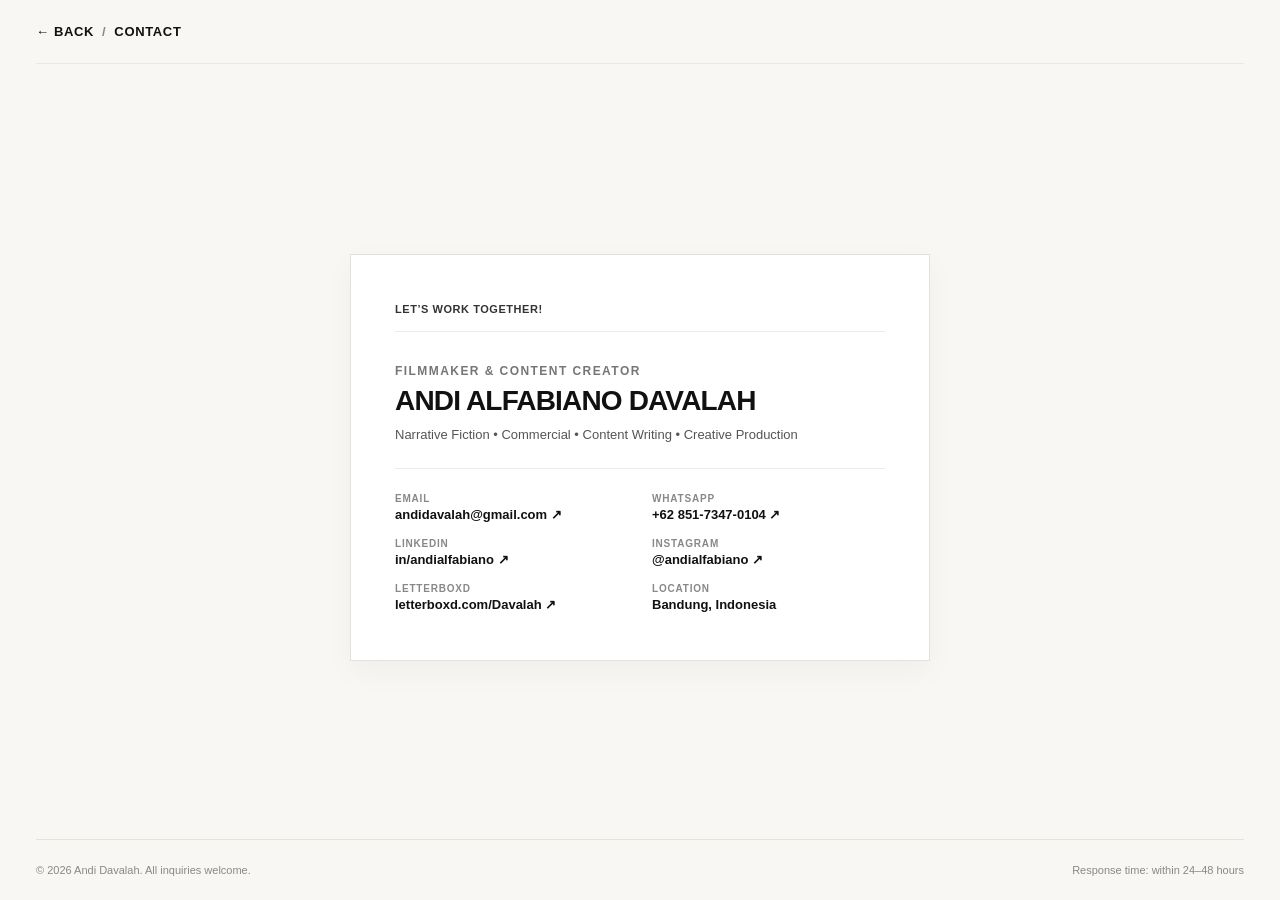
==== contact.html @ 2e6c19d0 "Add files via upload" ====
<!DOCTYPE html>
<html lang="id">
<head>
  <meta charset="UTF-8">
  <meta name="viewport" content="width=device-width, initial-scale=1.0">
  <title>Contact — Andi Davalah</title>
  
  <link rel="stylesheet" href="style.css">
  <style>
    /* Reset khusus untuk tampilan Single Page (No Scroll) */
    html, body {
      height: 100%;
    }

    body {
      display: flex;
      flex-direction: column;
      justify-content: space-between;
      min-height: 100vh;
      overflow-x: hidden;
    }

    .contact-wrapper {
      padding: 0 36px;
      max-width: 1440px;
      margin: 0 auto;
      width: 100%;
      flex: 1;
      display: flex;
      flex-direction: column;
    }

    /* Posisi Tengah Kartu Nama */
    .card-stage {
      flex: 1;
      display: flex;
      align-items: center;
      justify-content: center;
      padding: 40px 0 60px 0;
    }

    /* Minimalist Business Card Box */
    .business-card {
      background-color: #ffffff;
      width: 100%;
      max-width: 580px;
      border: 1px solid #e5e1d7;
      padding: 48px 44px;
      box-shadow: 0 10px 30px rgba(0, 0, 0, 0.04);
      position: relative;
      transition: transform 0.3s ease, box-shadow 0.3s ease;
    }

    .business-card:hover {
      transform: translateY(-2px);
      box-shadow: 0 16px 36px rgba(0, 0, 0, 0.06);
    }

    /* Status Availability Badge */
    .card-top-row {
      display: flex;
      align-items: center;
      justify-content: space-between;
      margin-bottom: 32px;
      border-bottom: 1px solid #f0ece3;
      padding-bottom: 16px;
    }

    .availability-tag {
      display: inline-flex;
      align-items: center;
      gap: 7px;
      font-size: 11px;
      font-weight: 600;
      letter-spacing: 0.05em;
      text-transform: uppercase;
      color: #333333;
    }

    .status-dot {
      width: 7px;
      height: 7px;
      border-radius: 50%;
      background-color: #27ae60;
      box-shadow: 0 0 0 3px rgba(39, 174, 96, 0.15);
    }

    .card-code {
      font-family: ui-monospace, SFMono-Regular, Menlo, Monaco, Consolas, monospace;
      font-size: 10px;
      color: #999999;
      letter-spacing: 0.08em;
    }

    /* Header Isi Kartu */
    .card-headline {
      font-size: 12px;
      font-weight: 700;
      letter-spacing: 0.12em;
      text-transform: uppercase;
      color: #767676;
      margin-bottom: 8px;
    }

    .card-name {
      font-size: 28px;
      font-weight: 800;
      letter-spacing: -0.03em;
      line-height: 1.1;
      margin-bottom: 8px;
      color: #111111;
    }

    .card-role {
      font-size: 13px;
      color: #555555;
      font-weight: 500;
      line-height: 1.5;
      margin-bottom: 24px;
    }

    /* Kalimat Utama "Let's Work Together!" */
    .card-callout {
      background-color: #F8F7F3;
      padding: 16px 20px;
      border-left: 3px solid #111111;
      margin-bottom: 32px;
    }

    .callout-title {
      font-size: 16px;
      font-weight: 800;
      letter-spacing: -0.01em;
      color: #111111;
      margin-bottom: 4px;
    }

    .callout-sub {
      font-size: 12px;
      color: #666666;
      line-height: 1.4;
    }

    /* Daftar Kontak (Dua Kolom) */
    .card-links-grid {
      display: grid;
      grid-template-columns: 1fr 1fr;
      row-gap: 16px;
      column-gap: 24px;
      border-top: 1px solid #f0ece3;
      padding-top: 24px;
    }

    .contact-item {
      display: flex;
      flex-direction: column;
      gap: 3px;
    }

    .contact-label {
      font-size: 10px;
      font-weight: 700;
      letter-spacing: 0.08em;
      text-transform: uppercase;
      color: #888888;
    }

    .contact-link {
      font-size: 13px;
      font-weight: 600;
      color: #111111;
      text-decoration: none;
      display: inline-flex;
      align-items: center;
      gap: 4px;
      transition: opacity 0.2s ease, transform 0.2s ease;
      width: fit-content;
    }

    .contact-link:hover {
      opacity: 0.55;
      transform: translateX(2px);
    }

    /* Footer Sederhana */
    .simple-footer {
      border-top: 1px solid #e7e3da;
      padding: 24px 0;
      display: flex;
      align-items: center;
      justify-content: space-between;
      font-size: 11px;
      color: #888888;
    }

    /* Responsif Layar Kecil */
    @media (max-width: 600px) {
      .contact-wrapper {
        padding: 0 20px;
      }
      .business-card {
        padding: 32px 24px;
      }
      .card-name {
        font-size: 24px;
      }
      .card-links-grid {
        grid-template-columns: 1fr;
        gap: 18px;
      }
      .simple-footer {
        flex-direction: column;
        gap: 6px;
        align-items: flex-start;
      }
    }
  </style>
</head>
<body>

  <div class="contact-wrapper">
    <!-- Header dengan Tombol Back ke Home -->
    <header class="portfolio-header">
      <div class="header-left">
        <a href="index.html" class="nav-btn" style="text-decoration:none; color:inherit;">← BACK</a>
        <span class="divider">/</span>
        <span class="current-page">CONTACT</span>
      </div>
      <div class="brand-logo"></div>
      <div class="header-right"></div>
    </header>

    <!-- Stage Tengah: Business Card -->
    <main class="card-stage">
      <div class="business-card">
        
        <!-- Status Bar Atas -->
        <div class="card-top-row">
          <div class="availability-tag">
         <!--  <span class="status-dot"></span> -->
            <span>Let’s Work Together!</span>
          </div>
          <!-- <span class="card-code">[ID / BDG]</span> -->
        </div>

        <!-- Identitas Utama -->
        <div class="card-headline">Filmmaker & Content Creator</div>
        <h1 class="card-name">ANDI ALFABIANO DAVALAH</h1>
        <p class="card-role">
          Narrative Fiction • Commercial • Content Writing • Creative Production
        </p>

        <!-- Pesan Callout Kerja Sama 
        <div class="card-callout">
          <div class="callout-title">Let’s Work Together!</div>
          <div class="callout-sub">
            Open for feature & short film projects, brand commercials, writing commissions, and creative consultations.
          </div>
        </div>

        -->

        <!-- Daftar Tautan Kontak & Media Sosial -->
        <div class="card-links-grid">
          <div class="contact-item">
            <span class="contact-label">Email</span>
            <a href="mailto:andidavalah@gmail.com" class="contact-link">
              andidavalah@gmail.com ↗
            </a>
          </div>

          <div class="contact-item">
            <span class="contact-label">WhatsApp</span>
            <a href="https://wa.me/6285173470104" target="_blank" rel="noopener noreferrer" class="contact-link">
              +62 851-7347-0104 ↗
            </a>
          </div>

          <div class="contact-item">
            <span class="contact-label">LinkedIn</span>
            <a href="https://www.linkedin.com/in/andialfabiano" target="_blank" rel="noopener noreferrer" class="contact-link">
              in/andialfabiano ↗
            </a>
          </div>

          <div class="contact-item">
            <span class="contact-label">Instagram</span>
            <a href="https://www.instagram.com/andialfabiano" target="_blank" rel="noopener noreferrer" class="contact-link">
              @andialfabiano ↗
            </a>
          </div>

          <div class="contact-item">
            <span class="contact-label">Letterboxd</span>
            <a href="https://letterboxd.com/Davalah" target="_blank" rel="noopener noreferrer" class="contact-link">
              letterboxd.com/Davalah ↗
            </a>
          </div>

          <div class="contact-item">
            <span class="contact-label">Location</span>
            <span style="font-size: 13px; font-weight: 600; color: #111;">
              Bandung, Indonesia
            </span>
          </div>
        </div>

      </div>
    </main>

    <!-- Footer Bawah Konsisten -->
    <footer class="simple-footer">
      <div>© 2026 Andi Davalah. All inquiries welcome.</div>
      <div>Response time: within 24–48 hours</div>
    </footer>
  </div>

</body>
</html>
---- style.css ----
* {
  box-sizing: border-box;
  margin: 0;
  padding: 0;
}

body {
  font-family: -apple-system, BlinkMacSystemFont, "Segoe UI", Roboto, Helvetica, Arial, sans-serif;
  background-color: #F8F7F3;
  color: #111111;
}

.portfolio-wrapper {
  padding: 0 36px;
  max-width: 1440px;
  margin: 0 auto;
}

/* Header */
.portfolio-header {
  position: sticky;        
  top: 0;                  
  z-index: 100;
  background-color: #F8F7F3; 
  
  display: flex;
  align-items: center;
  justify-content: space-between;
  padding: 24px 0;        
  margin-bottom: 32px;
  

  border-bottom: 1px solid rgba(0, 0, 0, 0.06); 
}

.header-left {
  display: flex;
  align-items: center;
  gap: 8px;
  font-size: 13px;
  font-weight: 600;
  letter-spacing: 0.05em;
}

.nav-btn {
  background: none;
  border: none;
  cursor: pointer;
  font-weight: 600;
  font-size: 13px;
  letter-spacing: 0.05em;
  transition: opacity 0.2s ease;
}

.nav-btn:hover {
  opacity: 0.6;
}

.divider {
  color: #888;
}

.brand-logo {
  font-size: 26px;
  font-weight: 800;
  letter-spacing: -0.04em;
  position: absolute;
  left: 100%;
  transform: translateX(-50%);
  white-space: nowrap;
}

/* 3-Column Grid Layout */
.gallery-grid {
  display: grid;
  grid-template-columns: repeat(3, 1fr);
  column-gap: 32px;
  row-gap: 56px;
  margin-bottom: 80px;
}

.project-card {
  text-decoration: none;
  color: inherit;
  display: flex;
  flex-direction: column;
  cursor: pointer;
}

.image-container {
  width: 100%;
  aspect-ratio: 4 / 3;
  overflow: hidden;
  background-color: #e5e3dc;
  position: relative;
}

.image-container img {
  width: 100%;
  height: 100%;
  object-fit: cover;
  transition: transform 0.4s ease;
  display: block;
}

.project-card:hover .image-container img {
  transform: scale(1.03);
}

/* Overlay Efek Hover */
.project-overlay {
  position: absolute;
  top: 0;
  left: 0;
  width: 100%;
  height: 100%;
  background: rgba(0, 0, 0, 0.65);
  color: #ffffff;
  padding: 24px;
  display: flex;
  flex-direction: column;
  justify-content: space-between;
  opacity: 0;
  transition: opacity 0.3s ease;
  pointer-events: none;
}

.project-card:hover .project-overlay {
  opacity: 1;
}

.overlay-section {
  margin-bottom: 12px;
}

.overlay-label {
  display: block;
  font-size: 10px;
  text-transform: uppercase;
  letter-spacing: 0.08em;
  color: #a0a0a0;
  margin-bottom: 2px;
  font-weight: 600;
}

.overlay-value {
  font-size: 13px;
  line-height: 1.35;
  color: #ffffff;
  font-weight: 500;
}

.overlay-badge {
  align-self: center;
  background: rgba(255, 255, 255, 0.15);
  border: 1px solid rgba(255, 255, 255, 0.3);
  padding: 4px 12px;
  font-size: 11px;
  border-radius: 4px;
  letter-spacing: 0.04em;
}

/* Project Info Bawah */
.project-info {
  margin-top: 14px;
}

.project-year {
  display: block;
  font-size: 12px;
  color: #767676;
  font-weight: 500;
  margin-bottom: 4px;
}

.project-title {
  font-size: 18px;
  font-weight: 700;
  line-height: 1.2;
}

/* ================================================= */
/* SLIDING DRAWER MENU STYLES                        */
/* ================================================= */
.drawer-overlay {
  position: fixed;
  top: 0;
  left: 0;
  width: 100vw;
  height: 100vh;
  background: rgba(0, 0, 0, 0.6);
  backdrop-filter: blur(3px);
  z-index: 1000;
  opacity: 0;
  pointer-events: none;
  transition: opacity 0.35s ease;
}

.drawer-overlay.active {
  opacity: 1;
  pointer-events: auto;
}

.sliding-drawer {
  position: fixed;
  top: 0;
  left: 0;
  width: 440px;
  max-width: 88vw;
  height: 100vh;
  background-color: #F8F7F3;
  z-index: 1001;
  transform: translateX(-100%);
  transition: transform 0.4s cubic-bezier(0.16, 1, 0.3, 1);
  display: flex;
  flex-direction: column;
  box-shadow: 10px 0 30px rgba(0, 0, 0, 0.15);
}

.drawer-overlay.active .sliding-drawer {
  transform: translateX(0);
}

.drawer-header {
  display: flex;
  align-items: center;
  justify-content: space-between;
  padding: 28px 32px;
  border-bottom: 1px solid #e7e3da;
}

.drawer-brand {
  font-size: 15px;
  font-weight: 800;
  letter-spacing: 0.05em;
  text-transform: uppercase;
}

.drawer-close-btn {
  background: none;
  border: none;
  font-size: 26px;
  cursor: pointer;
  color: #333;
  line-height: 1;
  padding: 4px;
  transition: opacity 0.2s ease;
}

.drawer-close-btn:hover {
  opacity: 0.6;
}

.drawer-content {
  padding: 32px;
  overflow-y: auto;
  flex: 1;
}

/* Kategori Navigasi */
.drawer-nav-list {
  list-style: none;
  margin-bottom: 36px;
}

.drawer-nav-item {
  margin-bottom: 14px;
}

.drawer-nav-link {
  font-size: 22px;
  font-weight: 800;
  text-decoration: none;
  color: #111;
  letter-spacing: -0.02em;
  transition: color 0.2s ease, transform 0.2s ease;
  display: inline-block;
}

.drawer-nav-link:hover {
  color: #666;
  transform: translateX(4px);
}

/* Section Subtitle */
.drawer-section-title {
  font-size: 11px;
  font-weight: 700;
  letter-spacing: 0.1em;
  text-transform: uppercase;
  color: #888888;
  margin-bottom: 16px;
  display: flex;
  align-items: center;
  justify-content: space-between;
}

/* Behind the Scenes Mini Grid */
.bts-grid {
  display: grid;
  grid-template-columns: repeat(2, 1fr);
  gap: 12px;
  margin-bottom: 36px;
}

.bts-card {
  position: relative;
  aspect-ratio: 4 / 3;
  background: #e4e0d7;
  overflow: hidden;
  border-radius: 2px;
}

.bts-card img {
  width: 100%;
  height: 100%;
  object-fit: cover;
  transition: transform 0.3s ease;
}

.bts-card:hover img {
  transform: scale(1.05);
}

.bts-caption {
  position: absolute;
  bottom: 0;
  left: 0;
  width: 100%;
  padding: 6px 8px;
  background: linear-gradient(transparent, rgba(0, 0, 0, 0.75));
  color: #fff;
  font-size: 10px;
  font-weight: 500;
}

/* Porto Lainnya / Archive List */
.other-porto-list {
  list-style: none;
  margin-bottom: 24px;
}

.other-porto-item {
  border-bottom: 1px solid #eae6de;
  padding: 12px 0;
}

.other-porto-item:first-child {
  border-top: 1px solid #eae6de;
}

.other-porto-link {
  display: flex;
  justify-content: space-between;
  align-items: baseline;
  text-decoration: none;
  color: #111;
  transition: opacity 0.2s;
}

.other-porto-link:hover {
  opacity: 0.6;
}

.other-porto-name {
  font-size: 14px;
  font-weight: 600;
}

.other-porto-category {
  font-size: 11px;
  color: #767676;
}


/* -------------------FOOTER-----------------*/

.portfolio-footer {
  border-top: 1px solid #3c3c3c;
  padding: 56px 0 40px 0;
  margin-top: 40px;
}

.footer-top {
  display: grid;
  grid-template-columns: 2fr 1fr 1fr;
  gap: 40px;
  margin-bottom: 56px;
}

.footer-bio-title {
  font-size: 20px;
  font-weight: 800;
  letter-spacing: -0.02em;
  margin-bottom: 8px;
}

.footer-bio-desc {
  font-size: 13px;
  color: #555555;
  line-height: 1.6;
  max-width: 440px;
}

.footer-col-header {
  font-size: 11px;
  font-weight: 700;
  text-transform: uppercase;
  letter-spacing: 0.08em;
  color: #888888;
  margin-bottom: 16px;
}

.footer-link-list {
  list-style: none;
  display: flex;
  flex-direction: column;
  gap: 10px;
}

.footer-link-list a {
  color: #111111;
  text-decoration: none;
  font-size: 13px;
  font-weight: 500;
  transition: color 0.2s ease, opacity 0.2s ease;
  display: inline-flex;
  align-items: center;
  gap: 6px;
}

.footer-link-list a:hover {
  opacity: 0.6;
  text-decoration: underline;
}

.footer-bottom {
  border-top: 1px solid #3e3e3e;
  padding-top: 24px;
  display: flex;
  align-items: center;
  justify-content: space-between;
  font-size: 11px;
  color: #888888;
  letter-spacing: 0.02em;
}

/* ================================================= */
/* MODAL / POP-UP STYLES                             */
/* ================================================= */
.modal-backdrop {
  position: fixed;
  top: 0;
  left: 0;
  width: 100vw;
  height: 100vh;
  background: rgba(0, 0, 0, 0.75);
  backdrop-filter: blur(4px);
  display: flex;
  align-items: center;
  justify-content: center;
  padding: 24px;
  z-index: 999;
  opacity: 0;
  pointer-events: none;
  transition: opacity 0.3s ease;
}

.modal-backdrop.active {
  opacity: 1;
  pointer-events: auto;
}

.modal-content {
  background: #F8F7F3;
  color: #111111;
  width: 100%;
  max-width: 860px;
  max-height: 90vh;
  overflow-y: auto;
  position: relative;
  padding: 36px;
  box-shadow: 0 20px 40px rgba(0, 0, 0, 0.3);
  animation: modalSlideUp 0.3s ease-out;
}

@keyframes modalSlideUp {
  from { transform: translateY(20px); opacity: 0; }
  to { transform: translateY(0); opacity: 1; }
}

.modal-close {
  position: absolute;
  top: 1px;
  right: 10px;
  background: none;
  border: none;
  font-size: 30px;
  cursor: pointer;
  color: #444;
  line-height: 1;
  transition: color 0.2s;
}

.modal-close:hover {
  color: #000;
}

.modal-video-link {
  display: block;
  position: relative;
  width: 100%;
  aspect-ratio: 16 / 9;
  overflow: hidden;
  background-color: #000;
  margin-bottom: 28px;
  text-decoration: none;
  border-radius: 2px;
}

.modal-video-link img {
  width: 100%;
  height: 100%;
  object-fit: cover;
  opacity: 0.85;
  transition: opacity 0.3s ease, transform 0.4s ease;
}

.modal-video-link:hover img {
  opacity: 0.7;
  transform: scale(1.02);
}

.play-button-overlay {
  position: absolute;
  top: 50%;
  left: 50%;
  transform: translate(-50%, -50%);
  display: flex;
  flex-direction: column;
  align-items: center;
  gap: 10px;
  pointer-events: none;
}

.play-icon {
  width: 60px;
  height: 60px;
  border-radius: 50%;
  background: rgba(255, 255, 255, 0.9);
  display: flex;
  align-items: center;
  justify-content: center;
  box-shadow: 0 4px 15px rgba(0, 0, 0, 0.3);
  transition: transform 0.2s ease, background 0.2s ease;
}

.play-icon::after {
  content: '';
  display: block;
  width: 0;
  height: 0;
  border-style: solid;
  border-width: 9px 0 9px 16px;
  border-color: transparent transparent transparent #111;
  margin-left: 3px;
}

.modal-video-link:hover .play-icon {
  transform: scale(1.1);
  background: #ffffff;
}

.play-text {
  font-size: 11px;
  font-weight: 700;
  letter-spacing: 0.1em;
  text-transform: uppercase;
  color: #ffffff;
  background: rgba(0, 0, 0, 0.6);
  padding: 4px 8px;
  border-radius: 2px;
}

.modal-body {
  display: grid;
  grid-template-columns: 2fr 1fr;
  gap: 36px;
}

.modal-main-title {
  font-size: 28px;
  font-weight: 800;
  letter-spacing: -0.02em;
  margin-bottom: 6px;
  line-height: 1.1;
}

.modal-sub {
  font-size: 13px;
  color: #666;
  margin-bottom: 18px;
  font-weight: 500;
}

.modal-synopsis-label {
  font-size: 11px;
  font-weight: 700;
  letter-spacing: 0.06em;
  text-transform: uppercase;
  color: #888;
  margin-bottom: 6px;
}

.modal-synopsis {
  font-size: 14px;
  line-height: 1.65;
  color: #2c2c2c;
}

.modal-meta-row {
  margin-bottom: 14px;
}

.modal-meta-label {
  font-size: 10px;
  font-weight: 700;
  letter-spacing: 0.08em;
  text-transform: uppercase;
  color: #888;
  margin-bottom: 2px;
}

.modal-meta-val {
  font-size: 13px;
  font-weight: 500;
  color: #111;
  line-height: 1.35;
}

/* Responsif */
@media (max-width: 900px) {
  .gallery-grid {
    grid-template-columns: repeat(2, 1fr);
    column-gap: 20px;
    row-gap: 40px;
  }
  .modal-body {
    grid-template-columns: 1fr;
    gap: 24px;
  }
  .footer-top {
    grid-template-columns: 1fr 1fr;
    gap: 32px;
  }
}

@media (max-width: 600px) {
  .portfolio-wrapper {
    padding: 20px 20px 0 20px;
  }
  .gallery-grid {
    grid-template-columns: 1fr;
  }
  .brand-logo {
    position: static;
    transform: none;
    font-size: 18px;
  }
  .modal-content {
    padding: 24px 18px;
  }
  .footer-top {
    grid-template-columns: 1fr;
    gap: 28px;
  }
  .footer-bottom {
    flex-direction: column;
    align-items: flex-start;
    gap: 8px;
  }
  .sliding-drawer {
    width: 100vw;
    max-width: 100vw;
  }
}
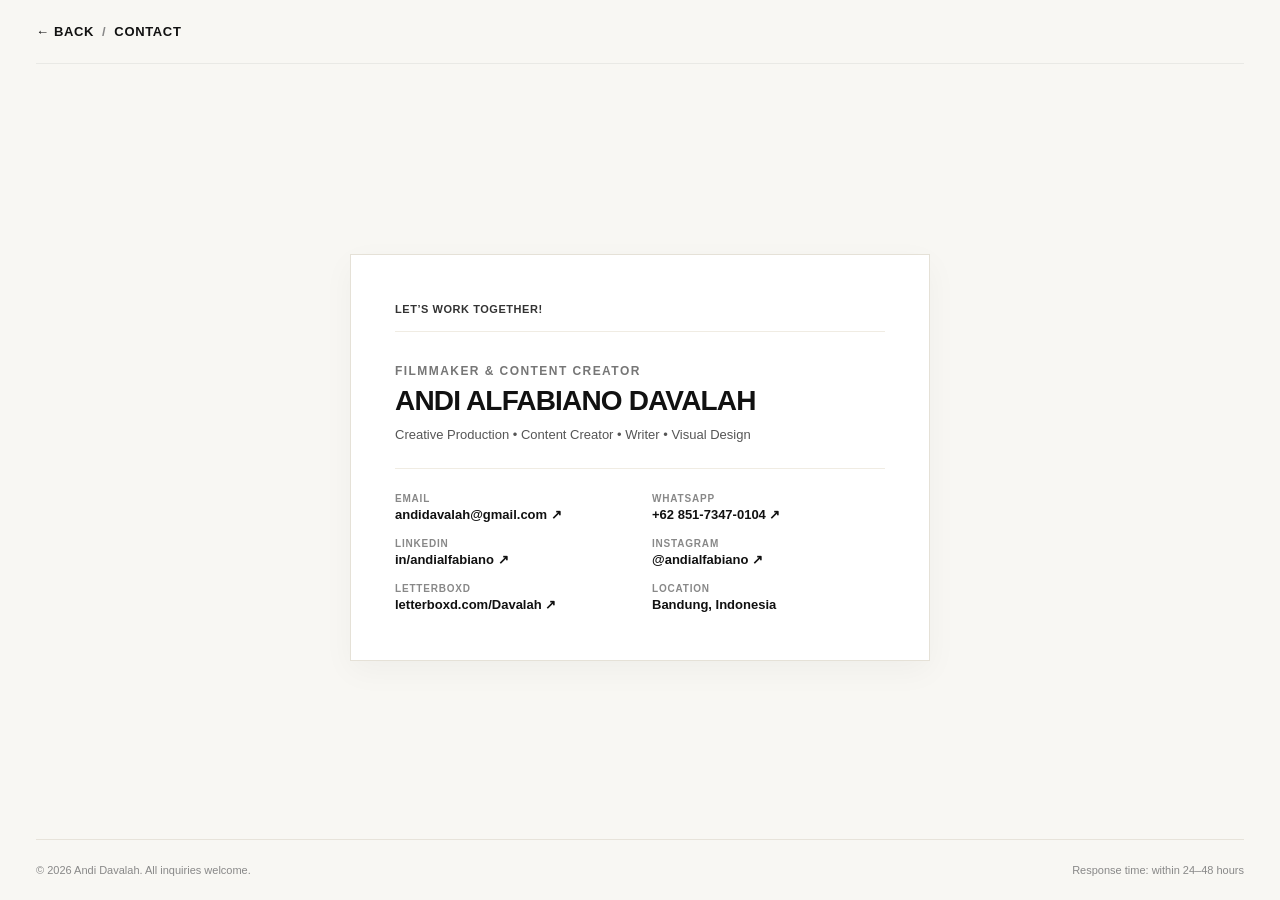
==== commit fb27c959: "Update contact.html" ====
--- a/contact.html
+++ b/contact.html
@@ -247,7 +247,7 @@
         <div class="card-headline">Filmmaker & Content Creator</div>
         <h1 class="card-name">ANDI ALFABIANO DAVALAH</h1>
         <p class="card-role">
-          Narrative Fiction • Commercial • Content Writing • Creative Production
+          Creative Production • Content Creator • Writer • Visual Design
         </p>
 
         <!-- Pesan Callout Kerja Sama 
@@ -316,4 +316,4 @@
   </div>
 
 </body>
-</html>+</html>
--- a/style.css
+++ b/style.css
@@ -18,19 +18,16 @@
 
 /* Header */
 .portfolio-header {
-  position: sticky;        
-  top: 0;                  
+  position: sticky;
+  top: 0;
   z-index: 100;
-  background-color: #F8F7F3; 
-  
+  background-color: #F8F7F3;
   display: flex;
   align-items: center;
   justify-content: space-between;
-  padding: 24px 0;        
+  padding: 24px 0;
   margin-bottom: 32px;
-  
-
-  border-bottom: 1px solid rgba(0, 0, 0, 0.06); 
+  border-bottom: 1px solid rgba(0, 0, 0, 0.06);
 }
 
 .header-left {
@@ -49,7 +46,16 @@
   font-weight: 600;
   font-size: 13px;
   letter-spacing: 0.05em;
-  transition: opacity 0.2s ease;
+  color: #111111 !important;
+  -webkit-text-fill-color: #111111 !important;
+  -webkit-appearance: none;
+  appearance: none;
+  text-decoration: none;
+  padding: 0;
+  display: inline-flex;
+  align-items: center;
+  gap: 8px;
+  font-family: inherit;
 }
 
 .nav-btn:hover {
@@ -60,17 +66,7 @@
   color: #888;
 }
 
-.brand-logo {
-  font-size: 26px;
-  font-weight: 800;
-  letter-spacing: -0.04em;
-  position: absolute;
-  left: 100%;
-  transform: translateX(-50%);
-  white-space: nowrap;
-}
-
-/* 3-Column Grid Layout */
+/* 3-Column Grid Desktop */
 .gallery-grid {
   display: grid;
   grid-template-columns: repeat(3, 1fr);
@@ -107,7 +103,7 @@
   transform: scale(1.03);
 }
 
-/* Overlay Efek Hover */
+/* Hover Overlay */
 .project-overlay {
   position: absolute;
   top: 0;
@@ -160,7 +156,6 @@
   letter-spacing: 0.04em;
 }
 
-/* Project Info Bawah */
 .project-info {
   margin-top: 14px;
 }
@@ -179,9 +174,7 @@
   line-height: 1.2;
 }
 
-/* ================================================= */
-/* SLIDING DRAWER MENU STYLES                        */
-/* ================================================= */
+/* Sliding Drawer Menu */
 .drawer-overlay {
   position: fixed;
   top: 0;
@@ -193,7 +186,7 @@
   z-index: 1000;
   opacity: 0;
   pointer-events: none;
-  transition: opacity 0.35s ease;
+  transition: opacity 0.3s ease;
 }
 
 .drawer-overlay.active {
@@ -205,19 +198,19 @@
   position: fixed;
   top: 0;
   left: 0;
-  width: 440px;
-  max-width: 88vw;
+  width: 420px;
+  max-width: 85vw;
   height: 100vh;
-  background-color: #F8F7F3;
+  background-color: #F8F7F3 !important;
   z-index: 1001;
   transform: translateX(-100%);
-  transition: transform 0.4s cubic-bezier(0.16, 1, 0.3, 1);
+  transition: transform 0.35s cubic-bezier(0.16, 1, 0.3, 1);
   display: flex;
   flex-direction: column;
   box-shadow: 10px 0 30px rgba(0, 0, 0, 0.15);
 }
 
-.drawer-overlay.active .sliding-drawer {
+.sliding-drawer.active {
   transform: translateX(0);
 }
 
@@ -227,6 +220,8 @@
   justify-content: space-between;
   padding: 28px 32px;
   border-bottom: 1px solid #e7e3da;
+  background-color: #F8F7F3;
+  flex-shrink: 0;
 }
 
 .drawer-brand {
@@ -244,11 +239,6 @@
   color: #333;
   line-height: 1;
   padding: 4px;
-  transition: opacity 0.2s ease;
-}
-
-.drawer-close-btn:hover {
-  opacity: 0.6;
 }
 
 .drawer-content {
@@ -257,7 +247,6 @@
   flex: 1;
 }
 
-/* Kategori Navigasi */
 .drawer-nav-list {
   list-style: none;
   margin-bottom: 36px;
@@ -271,18 +260,31 @@
   font-size: 22px;
   font-weight: 800;
   text-decoration: none;
-  color: #111;
+  color: #111111;
   letter-spacing: -0.02em;
-  transition: color 0.2s ease, transform 0.2s ease;
-  display: inline-block;
+  display: inline-flex;
+  align-items: center;
+  gap: 8px;
+  transition: opacity 0.2s ease, transform 0.2s ease;
+}
+
+.nav-arrow {
+  font-size: 18px;
+  font-weight: 400;
+  color: #888888;
+  transition: transform 0.2s ease, color 0.2s ease;
 }
 
 .drawer-nav-link:hover {
-  color: #666;
+  opacity: 0.65;
   transform: translateX(4px);
 }
 
-/* Section Subtitle */
+.drawer-nav-link:hover .nav-arrow {
+  color: #111111;
+  transform: translate(3px, 0px);
+}
+
 .drawer-section-title {
   font-size: 11px;
   font-weight: 700;
@@ -290,54 +292,11 @@
   text-transform: uppercase;
   color: #888888;
   margin-bottom: 16px;
-  display: flex;
-  align-items: center;
-  justify-content: space-between;
-}
-
-/* Behind the Scenes Mini Grid */
-.bts-grid {
-  display: grid;
-  grid-template-columns: repeat(2, 1fr);
-  gap: 12px;
-  margin-bottom: 36px;
-}
-
-.bts-card {
-  position: relative;
-  aspect-ratio: 4 / 3;
-  background: #e4e0d7;
-  overflow: hidden;
-  border-radius: 2px;
-}
-
-.bts-card img {
-  width: 100%;
-  height: 100%;
-  object-fit: cover;
-  transition: transform 0.3s ease;
-}
-
-.bts-card:hover img {
-  transform: scale(1.05);
-}
-
-.bts-caption {
-  position: absolute;
-  bottom: 0;
-  left: 0;
-  width: 100%;
-  padding: 6px 8px;
-  background: linear-gradient(transparent, rgba(0, 0, 0, 0.75));
-  color: #fff;
-  font-size: 10px;
-  font-weight: 500;
-}
-
-/* Porto Lainnya / Archive List */
+}
+
 .other-porto-list {
   list-style: none;
-  margin-bottom: 24px;
+  margin-bottom: 30px;
 }
 
 .other-porto-item {
@@ -372,9 +331,7 @@
   color: #767676;
 }
 
-
-/* -------------------FOOTER-----------------*/
-
+/* Footer */
 .portfolio-footer {
   border-top: 1px solid #3c3c3c;
   padding: 56px 0 40px 0;
@@ -423,7 +380,6 @@
   text-decoration: none;
   font-size: 13px;
   font-weight: 500;
-  transition: color 0.2s ease, opacity 0.2s ease;
   display: inline-flex;
   align-items: center;
   gap: 6px;
@@ -431,7 +387,6 @@
 
 .footer-link-list a:hover {
   opacity: 0.6;
-  text-decoration: underline;
 }
 
 .footer-bottom {
@@ -442,12 +397,9 @@
   justify-content: space-between;
   font-size: 11px;
   color: #888888;
-  letter-spacing: 0.02em;
-}
-
-/* ================================================= */
-/* MODAL / POP-UP STYLES                             */
-/* ================================================= */
+}
+
+/* Modal Pop-up */
 .modal-backdrop {
   position: fixed;
   top: 0;
@@ -481,105 +433,20 @@
   position: relative;
   padding: 36px;
   box-shadow: 0 20px 40px rgba(0, 0, 0, 0.3);
-  animation: modalSlideUp 0.3s ease-out;
-}
-
-@keyframes modalSlideUp {
-  from { transform: translateY(20px); opacity: 0; }
-  to { transform: translateY(0); opacity: 1; }
 }
 
 .modal-close {
   position: absolute;
-  top: 1px;
-  right: 10px;
+  top: 12px;
+  right: 16px;
   background: none;
   border: none;
-  font-size: 30px;
+  font-size: 24px;
   cursor: pointer;
-  color: #444;
+  color: #111111;
   line-height: 1;
-  transition: color 0.2s;
-}
-
-.modal-close:hover {
-  color: #000;
-}
-
-.modal-video-link {
-  display: block;
-  position: relative;
-  width: 100%;
-  aspect-ratio: 16 / 9;
-  overflow: hidden;
-  background-color: #000;
-  margin-bottom: 28px;
-  text-decoration: none;
-  border-radius: 2px;
-}
-
-.modal-video-link img {
-  width: 100%;
-  height: 100%;
-  object-fit: cover;
-  opacity: 0.85;
-  transition: opacity 0.3s ease, transform 0.4s ease;
-}
-
-.modal-video-link:hover img {
-  opacity: 0.7;
-  transform: scale(1.02);
-}
-
-.play-button-overlay {
-  position: absolute;
-  top: 50%;
-  left: 50%;
-  transform: translate(-50%, -50%);
-  display: flex;
-  flex-direction: column;
-  align-items: center;
-  gap: 10px;
-  pointer-events: none;
-}
-
-.play-icon {
-  width: 60px;
-  height: 60px;
-  border-radius: 50%;
-  background: rgba(255, 255, 255, 0.9);
-  display: flex;
-  align-items: center;
-  justify-content: center;
-  box-shadow: 0 4px 15px rgba(0, 0, 0, 0.3);
-  transition: transform 0.2s ease, background 0.2s ease;
-}
-
-.play-icon::after {
-  content: '';
-  display: block;
-  width: 0;
-  height: 0;
-  border-style: solid;
-  border-width: 9px 0 9px 16px;
-  border-color: transparent transparent transparent #111;
-  margin-left: 3px;
-}
-
-.modal-video-link:hover .play-icon {
-  transform: scale(1.1);
-  background: #ffffff;
-}
-
-.play-text {
-  font-size: 11px;
-  font-weight: 700;
-  letter-spacing: 0.1em;
-  text-transform: uppercase;
-  color: #ffffff;
-  background: rgba(0, 0, 0, 0.6);
-  padding: 4px 8px;
-  border-radius: 2px;
+  padding: 4px;
+  z-index: 10;
 }
 
 .modal-body {
@@ -638,7 +505,7 @@
   line-height: 1.35;
 }
 
-/* Responsif */
+/* Responsif Layar */
 @media (max-width: 900px) {
   .gallery-grid {
     grid-template-columns: repeat(2, 1fr);
@@ -657,18 +524,25 @@
 
 @media (max-width: 600px) {
   .portfolio-wrapper {
-    padding: 20px 20px 0 20px;
+    padding: 0 20px;
   }
   .gallery-grid {
-    grid-template-columns: 1fr;
-  }
-  .brand-logo {
-    position: static;
-    transform: none;
-    font-size: 18px;
+    grid-template-columns: 1fr !important;
+    column-gap: 0;
+    row-gap: 36px;
+  }
+  .modal-backdrop {
+    padding: 12px;
   }
   .modal-content {
-    padding: 24px 18px;
+    padding: 40px 14px 20px 14px;
+    max-height: 94vh;
+    border-radius: 4px;
+  }
+  .modal-close {
+    top: 8px;
+    right: 10px;
+    font-size: 26px;
   }
   .footer-top {
     grid-template-columns: 1fr;
@@ -683,4 +557,4 @@
     width: 100vw;
     max-width: 100vw;
   }
-}+}
